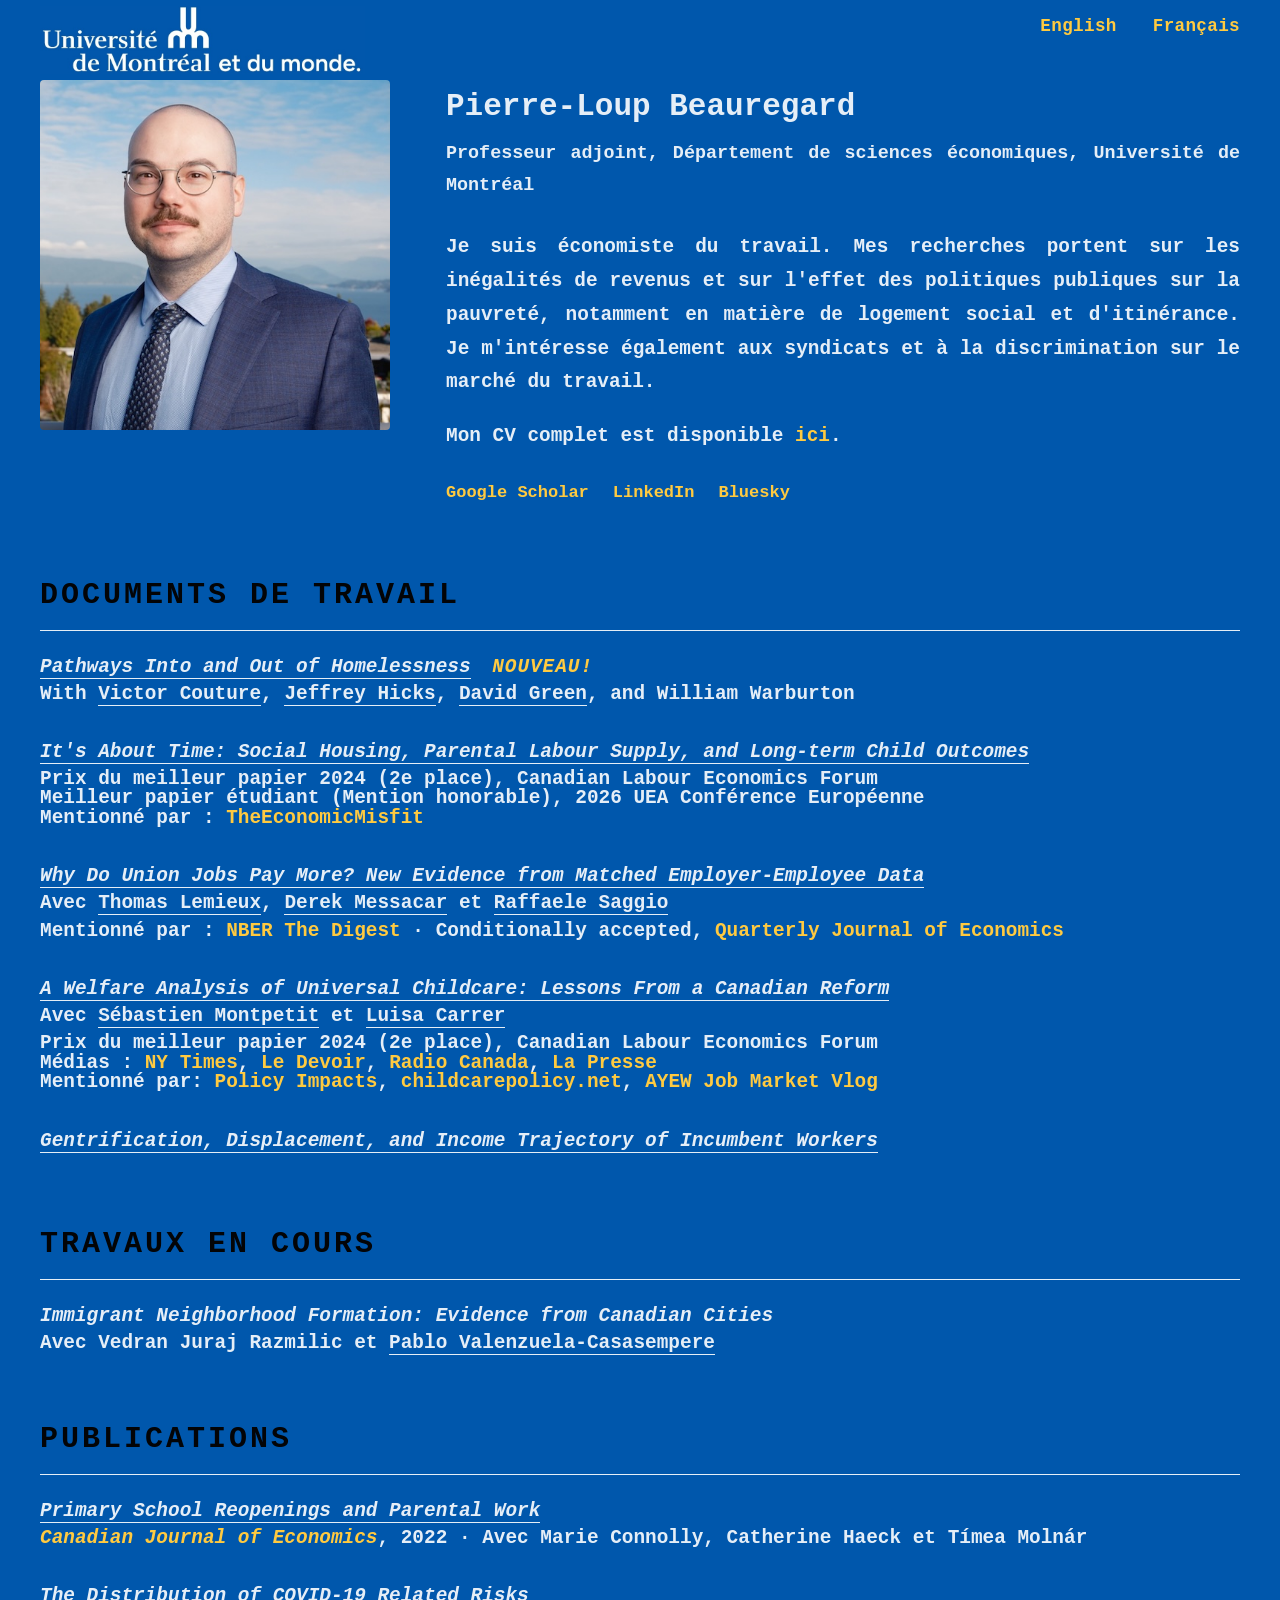
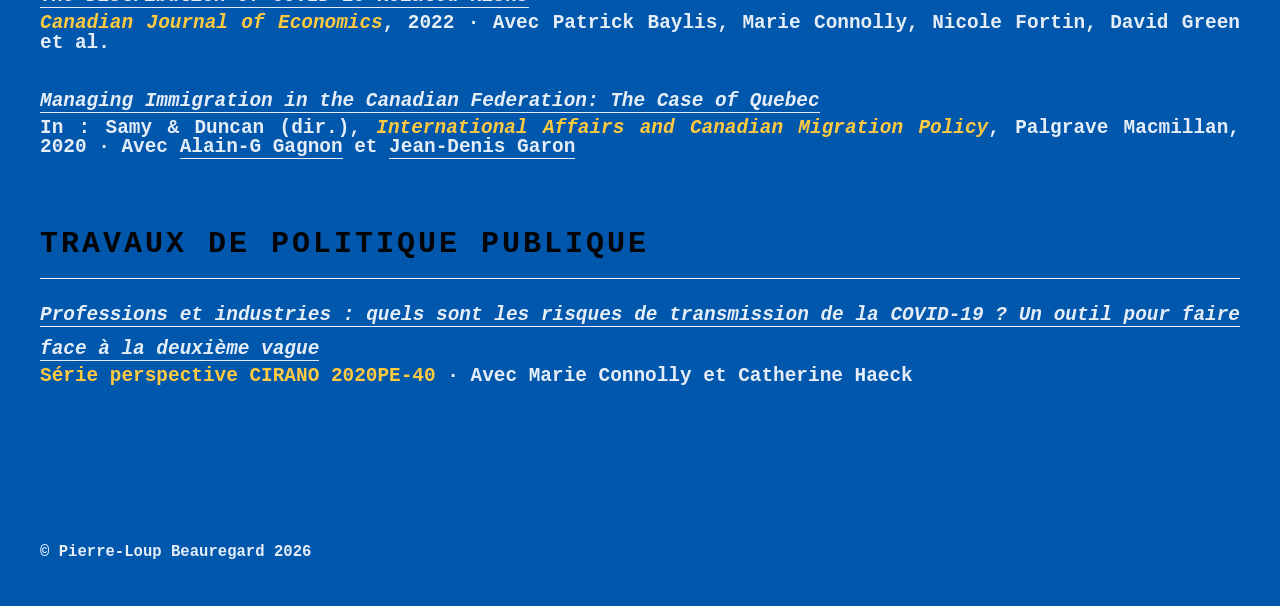
==== francais.html @ 855530b8 "update" ====
<!DOCTYPE html>
<html lang="fr">
<head>
  <link rel="canonical" href="https://pierreloupbeauregard.org/francais.html">
  <meta charset="UTF-8">
  <meta name="viewport" content="width=device-width, initial-scale=1.0">
  <link rel="icon" type="image/png" href="assets/images/carabins_logo.png">
  <title>Pierre-Loup Beauregard</title>
  <link rel="stylesheet" href="style.css">
</head>
<body>

<nav>
  <div class="nav-inner">
    <a class="nav-name" href="francais.html">
      
    <div class="home-logo">
      <img src="assets/images/UdeM_monde-horizontal-RGB.jpg" width="325" style="margin-top: 62px; margin-left: 0px;" alt="Logo">
    </div></a>

    <ul class="nav-links">
      <li><a href="index.html" class="lang-toggle">English</a></li>
      <li><a href="francais.html">Français</a></li>
    </ul>
  </div>
</nav>

<main>

  <div class="home-grid" id="about">

    <div class="home-photo">
      <img src="assets/images/photo.jpg" alt="Pierre-Loup Beauregard">
    </div>

    <div class="home-bio">
      <h1>Pierre-Loup Beauregard</h1>
      <p class="subtitle">Professeur adjoint, Département de sciences économiques, Université de Montréal</p>
      
      <p>
        Je suis économiste du travail. Mes recherches portent sur les inégalités de revenus 
        et sur l'effet des politiques publiques sur la pauvreté, notamment en matière de 
        logement social et d'itinérance. Je m'intéresse également aux syndicats et à la 
        discrimination sur le marché du travail.
      </p>

      <p>
        Mon CV complet est disponible <a href="assets/docs/beauregard_cv.pdf">ici</a>.
      </p>

      <div class="contact-links">
        <a href="https://scholar.google.ca/citations?user=1oy015kAAAAJ&hl=fr">Google Scholar</a>
        <a href="https://www.linkedin.com/in/pierreloupbeauregard/">LinkedIn</a>
        <a href="https://bsky.app/profile/plbeauregard.bsky.social">Bluesky</a>
      </div>
    </div>

  </div>

  <!-- ── Documents de travail ──────────────────────────── -->
  <section id="research">
    <h2>Documents de travail</h2>

        <div class="paper">
      <p class="paper-title">
        <a href="https://uce0ad04ddbc6b88207056e40f33.dl.dropboxusercontent.com/cd/0/inline2/[base64]/file#page=1.00&gsr=0">
          Pathways Into and Out of Homelessness</a>
        <span class="paper-tag">NOUVEAU!</span>
      </p>
      <p class="paper-meta">
 With <a href="https://www.victorcouture.org/home">Victor Couture</a>,
          <a href="https://jeffrey-hicks.com/">Jeffrey Hicks</a>,
          <a href="https://economics.ubc.ca/profile/david-green/">David Green</a>,
         and William Warburton
      </p>
    </div>

    <div class="paper">
      <p class="paper-title">
        <a href="https://plbeauregard.github.io/document/beauregard_jmp_2025.pdf">
          It's About Time: Social Housing, Parental Labour Supply, and Long-term Child Outcomes
        </a>
      </p>
      <p class="paper-coverage">
        Prix du meilleur papier 2024 (2e place), Canadian Labour Economics Forum <br>
        Meilleur papier étudiant (Mention honorable), 2026 UEA Conférence Européenne <br>
        Mentionné par : <a href="https://theeconomicmisfit.com/2026/02/11/why-do-children-benefit-from-social-housing/">TheEconomicMisfit</a>
      </p>
    </div>

    <div class="paper">
      <p class="paper-title">
        <a href="https://www.dropbox.com/scl/fi/g43l1n1sy0phtvbe434vv/BLMS-Unions-rev.pdf?rlkey=ieee3ntov1frqrwjcbb5ca9yj&e=1&dl=0">
          Why Do Union Jobs Pay More? New Evidence from Matched Employer-Employee Data
        </a>
      </p>
      <p class="paper-meta">
        Avec <a href="https://economics.ubc.ca/profile/thomas-lemieux/">Thomas Lemieux</a>,
        <a href="https://sites.google.com/site/derekmessacar/home">Derek Messacar</a>
        et <a href="https://sites.google.com/site/raffaelesaggio/">Raffaele Saggio</a>
      </p>
      <p class="paper-coverage">
        Mentionné par : <a href="https://www.nber.org/digest/202508/unpacking-union-wage-premium">NBER The Digest</a> ·
        Conditionally accepted, <span style="color: #ffca40;">Quarterly Journal of Economics</span>
      </p>
    </div>

    <div class="paper">
      <p class="paper-title">
        <a href="https://sebastienmontpetit.github.io/WebsiteSM/MCB_QCchildcare.pdf">
          A Welfare Analysis of Universal Childcare: Lessons From a Canadian Reform
        </a>
      </p>
      <p class="paper-meta">
        Avec <a href="https://sites.google.com/view/sebastien-montpetit">Sébastien Montpetit</a>
        et <a href="https://luisa-carrer.github.io/">Luisa Carrer</a>
      </p>
      <p class="paper-coverage">
        Prix du meilleur papier 2024 (2e place), Canadian Labour Economics Forum <br>
        Médias :
        <a href="https://www.nytimes.com/2025/09/22/business/universal-child-care-us-economy.html">NY Times</a>,
        <a href="https://www.ledevoir.com/economie/819527/garderies-rapportent-trois-fois-plus-meres-ce-elles-coutent-etat">Le Devoir</a>,
        <a href="https://ici.radio-canada.ca/ohdio/premiere/emissions/Les-matins-d-ici/segments/rattrapage/1848339/garderies-rapportent-3-fois-plus-aux-meres-que-ce-qu-elles-coutent-a-etat">Radio Canada</a>,
        <a href="https://www.lapresse.ca/actualites/2025-11-13/cpe-et-garderies-subventionnees/the-economist-monte-au-creneau-contre-le-modele-quebecois.php">La Presse</a> <br>
        Mentionné par:
        <a href="https://policyimpacts.org/policy-impacts-library/universal-childcare-provision/">Policy Impacts</a>,
        <a href="https://childcarepolicy.net/new-support-for-the-economic-benefits-of-universal-child-care/">childcarepolicy.net</a>,
        <a href="https://www.monash.edu/business/impact-labs/soda-labs/our-events/applied-young-economists/econ-job-market-vlog">AYEW Job Market Vlog</a>
      </p>
    </div>

    <div class="paper">
      <p class="paper-title">
        <a href="https://plbeauregard.github.io/document/beauregard_gentrification.pdf">
          Gentrification, Displacement, and Income Trajectory of Incumbent Workers
        </a>
      </p>
    </div>

  </section>

  <!-- ── Travaux en cours ───────────────────────────────── -->
  <section>
    <h2>Travaux en cours</h2>

    <div class="inprogress">
      <p class="inprogress-title">Immigrant Neighborhood Formation: Evidence from Canadian Cities</p>
      <p class="paper-meta">
        Avec Vedran Juraj Razmilic
        et <a href="https://pvalenzuelac.github.io/">Pablo Valenzuela-Casasempere</a>
      </p>
    </div>

  </section>

  <!-- ── Publications ──────────────────────────────────── -->
  <section>
    <h2>Publications</h2>

    <div class="paper">
      <p class="paper-title">
        <a href="https://onlinelibrary.wiley.com/share/author/XNPJARI37ENNKSQNXPC3?target=10.1111/caje.12566">
          Primary School Reopenings and Parental Work
        </a>
      </p>
      <p class="paper-meta">
        <em><span style="color: #ffca40;">Canadian Journal of Economics</span></em>, 2022 ·
        Avec Marie Connolly, Catherine Haeck et Tímea Molnár
      </p>
    </div>

    <div class="paper">
      <p class="paper-title">
        <a href="https://onlinelibrary.wiley.com/share/author/AE8DQ7MFEASCJKEBJAWV?target=10.1111/caje.12540">
          The Distribution of COVID-19 Related Risks
        </a>
      </p>
      <p class="paper-meta">
        <em><span style="color: #ffca40;">Canadian Journal of Economics</span></em>, 2022 ·
        Avec Patrick Baylis, Marie Connolly, Nicole Fortin, David Green et al.
      </p>
    </div>

    <div class="paper">
      <p class="paper-title">
        <a href="https://link.springer.com/chapter/10.1007/978-3-030-46754-8_11">
          Managing Immigration in the Canadian Federation: The Case of Quebec
        </a>
      </p>
      <p class="paper-meta">
        In : Samy &amp; Duncan (dir.), <em><span style="color: #ffca40;">International Affairs and Canadian Migration Policy</span></em>,
        Palgrave Macmillan, 2020 ·
        Avec <a href="https://professeurs.uqam.ca/professeur/gagnon.alain/">Alain-G Gagnon</a>
        et <a href="https://sites.google.com/site/jeandenisgaron/">Jean-Denis Garon</a>
      </p>
    </div>

  </section>

  <!-- ── Travaux de politique publique ─────────────────── -->
  <section>
    <h2>Travaux de politique publique</h2>

    <div class="paper">
      <p class="paper-title">
        <a href="https://cirano.qc.ca/fr/sommaires/2020PE-40">
          Professions et industries : quels sont les risques de transmission de la COVID-19 ?
          Un outil pour faire face à la deuxième vague
        </a>
      </p>
      <p class="paper-meta">
        <span style="color: #ffca40;">Série perspective CIRANO 2020PE-40</span> ·
        Avec Marie Connolly et Catherine Haeck
      </p>
    </div>

  </section>

</main>

<footer> © Pierre-Loup Beauregard 2026
---- style.css ----
/* ============================================================
   EASY CUSTOMIZATION — change anything in this section
   ============================================================ */
:root {  
  /* --- Colors --- */
  --color-bg:        #0057ac;       /* page background */
  --color-text:      #e5eef7;       /* main text */
  --color-muted:     #e5eef7;       /* secondary text (e.g. journal names) */
  --color-link:      #ffca40;       /* hyperlink color */
  --color-link-hover: #ffca40;       /* hyperlink hover color */
  --color-nav-bg:    #0057ac;       /* navigation bar background */
  --color-nav-link:  #ffca40;       /* navigation text buttons */
  --color-border:    #e5eef7;       /* subtle divider lines */
  --color-highlight: #030406;       /* Highlight color */

  /* --- Typography --- */
  --font-body:       'Courier New', Courier, monospace;
  --font-nav:        'Courier New', Courier, monospace;
  --font-size-base:  20px;          /* base font size — scale everything here */
  --line-height:     1.75;
 
  /* --- Layout --- */
  --max-width:       1520px;         /* content column width */
  --nav-height:      10px;
}


/* ============================================================
   EASY CUSTOMIZATION — change anything in this section
   ============================================================ */


* { box-sizing: border-box; margin: 0; padding: 0; }

html { font-size: var(--font-size-base); }

body {
  font-family: var(--font-body);
  font-weight: bold;
  color: var(--color-text);
  background: var(--color-bg);
  line-height: var(--line-height);
  -webkit-font-smoothing: antialiased;
  text-align: justify; 
}


/* ── Navigation ─────────────────────────────────────────── */
nav {
  top: 0;
  z-index: 100;
  background: var(--color-nav-bg);
  border-bottom: 0px solid var(--color-border);
  height: var(--nav-height);
  display: flex;
  align-items: center;
}

.nav-inner {
  margin-top: 40px;
  max-width: var(--max-width);
  margin: 0 auto;
  padding: 0 2rem;
  width: 100%;
  display: flex;
  align-items: center;
  justify-content: space-between;
}

.nav-name {
  margin-top: 20px;
  font-family: var(--font-nav);
  font-weight: 600;
  font-size: 0.95rem;
  color: var(--color-nav-link);
  text-decoration: none;
  letter-spacing: 0.01em;
}

.nav-links {
  margin-top: 40px;
  display: flex;
  gap: 1.8rem;
  list-style: none;
}

.nav-links a {
  font-family: var(--font-nav);
  font-size: 0.88rem;
  color: var(--color-nav-link);
  text-decoration: none;
  letter-spacing: 0.02em;
  transition: color 0.15s;
}

.nav-links a:hover,
.nav-links a.active {
  color: var(--color-link);
}

.highlight {
  color: var(--color-highlight);
}

/* ── Page content ───────────────────────────────────────── */
main {
  max-width: var(--max-width);
  margin: 0 auto;
  padding: 3.5rem 2rem 5rem;
}

/* ── Home page layout ───────────────────────────────────── */

.home-grid {
  display: flex;
  gap: 2.8rem;
  align-items: flex-start;
}

.home-logo {
  margin-left: auto;
  flex-shrink: 00;
}

.home-photo img {
  width: 350px;
  border-radius: 4px;
  display: block;
}

.home-bio h1 {
  font-family: var(--font-nav);
  font-size: 1.55rem;
  font-weight: 700;
  margin-bottom: 0.2rem;
  color: var(--color-text);
}

.home-bio .subtitle {
  font-family: var(--font-nav);
  font-size: 0.92rem;
  color: var(--color-muted);
  margin-bottom: 1.4rem;
}

.home-bio p {
  margin-bottom: 1rem;
  font-size: 0.97rem;
}

.contact-links {
  display: flex;
  flex-wrap: wrap;
  gap: 0.4rem 1.2rem;
  margin-top: 1.2rem;
  font-family: var(--font-nav);
  font-size: 0.85rem;
}

.contact-links a {
  color: var(--color-link);
  text-decoration: none;
  border-bottom: 1px solid transparent;
  transition: border-color 0.15s;
}

.contact-links a:hover { border-color: var(--color-link); }

/* ── Section headings ───────────────────────────────────── */
section { margin-top: 3rem; }

section h2 {
  font-family: var(--font-nav);
  font-size: 1.5rem;
  font-weight: 700;
  text-transform: uppercase;
  letter-spacing: 0.1em;
  color: var(--color-highlight);
  margin-bottom: 1rem;
  padding-bottom: 0.4rem;
  border-bottom: 1px solid var(--color-border);
}

/* ── Paper entries ───────────────────────────────────────── */
.paper {
  margin-bottom: 1.6rem;
}

.paper-title {
  font-size: 0.97rem;
  font-weight: bold;
  font-style: italic;
}

.paper-title a {
  color: var(--color-text);
  text-decoration: none;
  border-bottom: 1px solid var(--color-border);
  transition: border-color 0.15s, color 0.15s;
}

.paper-title a:hover {
  color: var(--color-link);
  border-color: var(--color-link);
}

.paper-tag {
  display: inline-block;
  font-family: var(--font-nav);
  font-size: 0.97rem;
  font-weight: 600;
  text-transform: uppercase;
  letter-spacing: 0.05em;
  color: var(--color-link);
  margin-left: 0.5rem;
}

.paper-meta {
  font-family: var(--font-nav);
  font-size: 0.97rem;
  color: var(--color-muted);
  line-height: 1;
  margin-bottom: 0.4rem;
}

.paper-meta a {
  color: var(--color-muted);
  text-decoration: none;
  border-bottom: 1px solid var(--color-border);
}

.paper-meta a:hover { color: var(--color-link); 
  text-decoration: none;
}

.paper-coverage {
  font-family: var(--font-nav);
  font-size: 0.97rem;
  line-height: 1;
  color: var(--color-muted);
  margin-top: 0rem;
}

.paper-coverage a {
  color: var(--color-link);
  font-size: 0.97rem;
  line-height: 1;
  text-decoration: none;
  margin-top: 0rem;
}

/* ── Inprogress entries (no link) ───────────────────────── */
.inprogress {
  margin-bottom: 1.2rem;
}

.inprogress-title {
  font-size: 0.97rem;
  font-style: italic;
}

/* ── Fields / Education compact list ────────────────────── */
.simple-list {
  font-size: 0.97rem;
  padding-left: 0;
  list-style: none;
}

.simple-list li {
  padding: 0.25rem 0;
  border-bottom: 1px solid var(--color-border);
}

.simple-list li:last-child { border-bottom: none; }

/* ── Language toggle ────────────────────────────────────── */
.lang-toggle {
  font-family: var(--font-nav);
  font-size: 0.82rem;
  color: var(--color-muted);
}

.lang-toggle a {
  color: var(--color-link);
  text-decoration: none;
}

/* ── Footer ─────────────────────────────────────────────── */
footer {
  max-width: var(--max-width);
  margin: 0 auto;
  padding: 1rem 2rem 2rem;
  font-family: var(--font-nav);
  font-size: 0.78rem;
  color: var(--color-border);
}

/* ── Links (generic) ────────────────────────────────────── */
a {
  color: var(--color-link);
  text-decoration: none;
}

a:hover { color: var(--color-link-hover); }

/* ── Responsive ─────────────────────────────────────────── */
@media (max-width: 580px) {
  .home-grid { flex-direction: column; gap: 1.8rem; }
  .home-photo img { width: 140px; }
  main { padding: 2rem 1.2rem 4rem; }
  .nav-inner { padding: 0 1.2rem; }
}
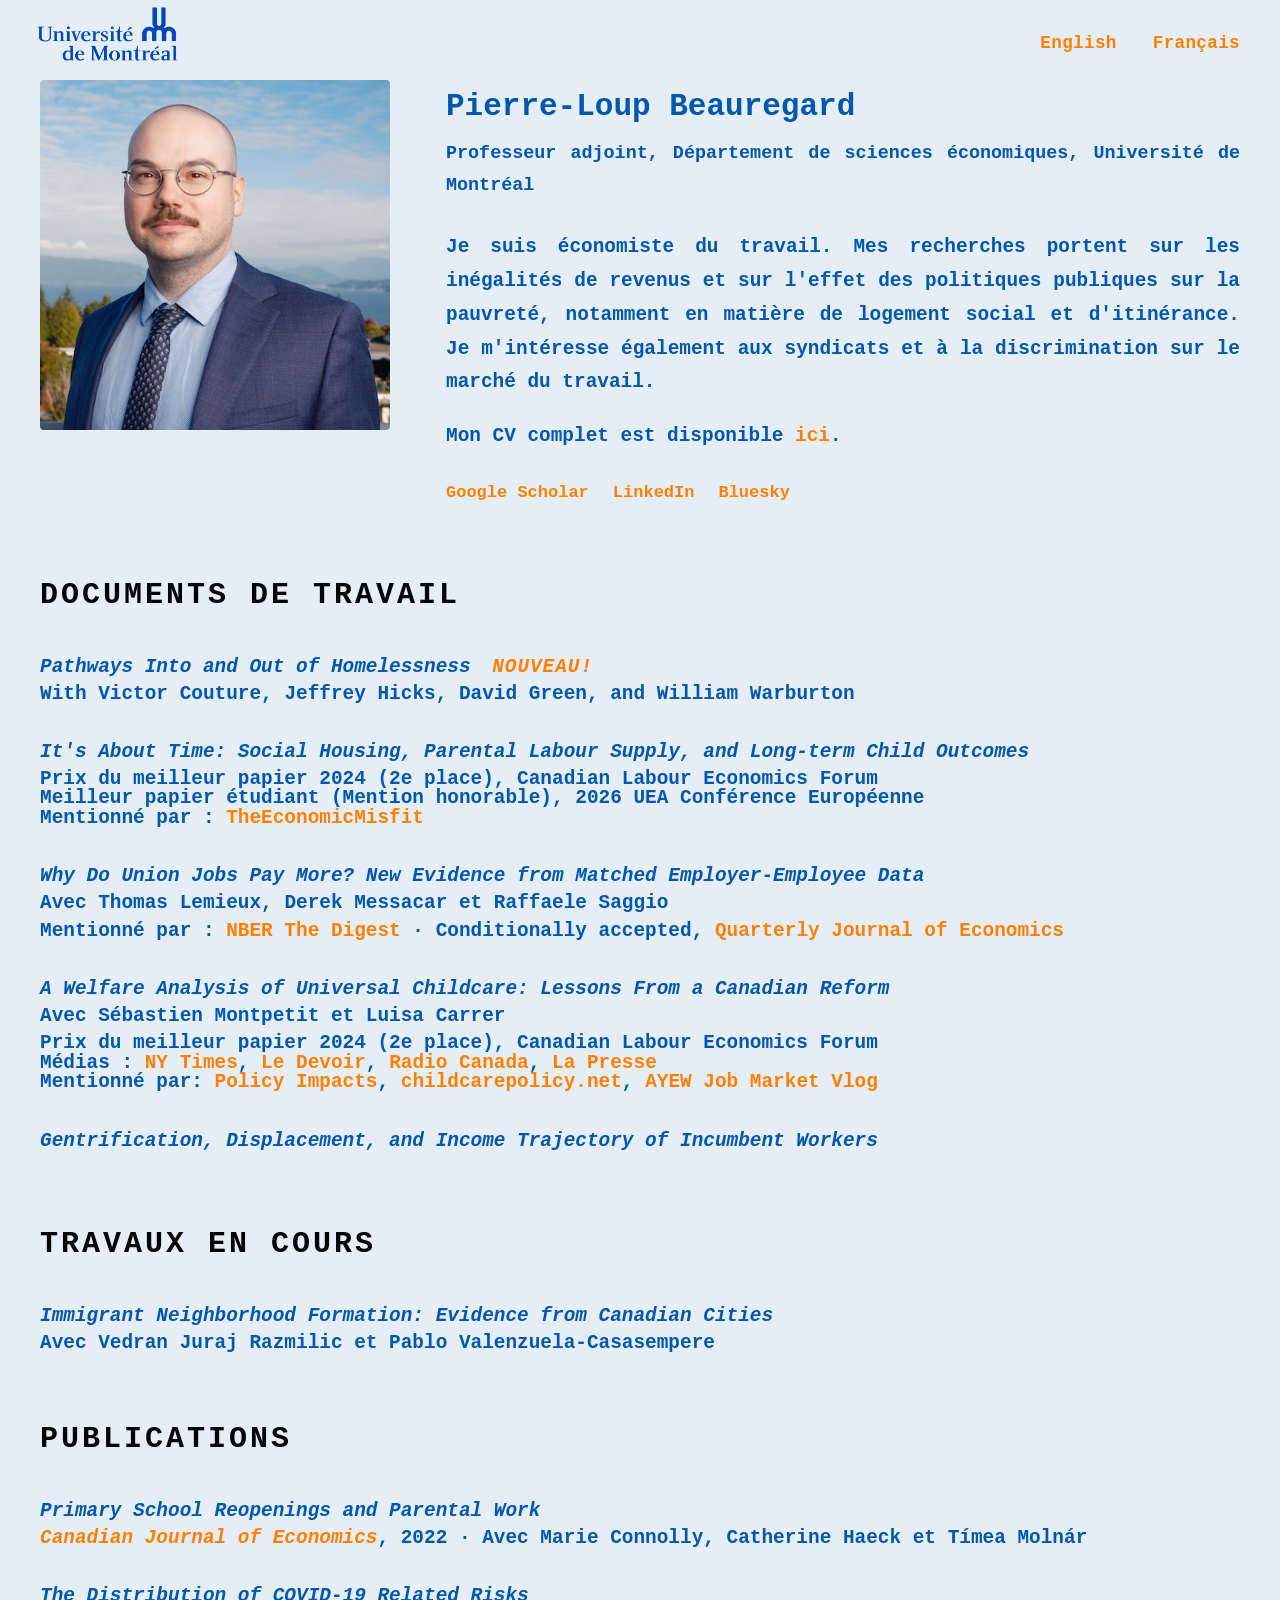
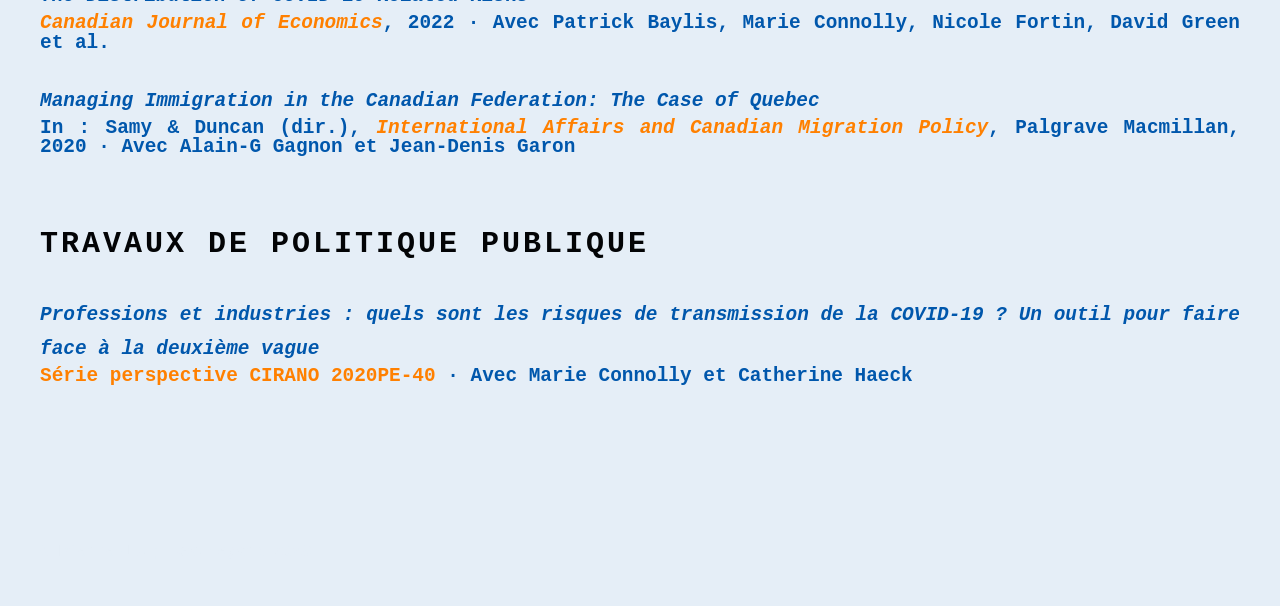
==== commit 9a4616e0: "update website" ====
--- a/francais.html
+++ b/francais.html
@@ -15,7 +15,7 @@
     <a class="nav-name" href="francais.html">
       
     <div class="home-logo">
-      <img src="assets/images/UdeM_monde-horizontal-RGB.jpg" width="325" style="margin-top: 62px; margin-left: 0px;" alt="Logo">
+      <img src="assets/images/Logo_UdeM-bleu-RVB.png" width="175" style="margin-top: 50px; margin-left: -20px;" alt="Logo">
     </div></a>
 
     <ul class="nav-links">
@@ -101,7 +101,7 @@
       </p>
       <p class="paper-coverage">
         Mentionné par : <a href="https://www.nber.org/digest/202508/unpacking-union-wage-premium">NBER The Digest</a> ·
-        Conditionally accepted, <span style="color: #ffca40;">Quarterly Journal of Economics</span>
+        Conditionally accepted, <span style="color: #ff8000;">Quarterly Journal of Economics</span>
       </p>
     </div>
 
@@ -164,7 +164,7 @@
         </a>
       </p>
       <p class="paper-meta">
-        <em><span style="color: #ffca40;">Canadian Journal of Economics</span></em>, 2022 ·
+        <em><span style="color: #ff8000;">Canadian Journal of Economics</span></em>, 2022 ·
         Avec Marie Connolly, Catherine Haeck et Tímea Molnár
       </p>
     </div>
@@ -176,7 +176,7 @@
         </a>
       </p>
       <p class="paper-meta">
-        <em><span style="color: #ffca40;">Canadian Journal of Economics</span></em>, 2022 ·
+        <em><span style="color: #ff8000;">Canadian Journal of Economics</span></em>, 2022 ·
         Avec Patrick Baylis, Marie Connolly, Nicole Fortin, David Green et al.
       </p>
     </div>
@@ -188,7 +188,7 @@
         </a>
       </p>
       <p class="paper-meta">
-        In : Samy &amp; Duncan (dir.), <em><span style="color: #ffca40;">International Affairs and Canadian Migration Policy</span></em>,
+        In : Samy &amp; Duncan (dir.), <em><span style="color: #ff8000;">International Affairs and Canadian Migration Policy</span></em>,
         Palgrave Macmillan, 2020 ·
         Avec <a href="https://professeurs.uqam.ca/professeur/gagnon.alain/">Alain-G Gagnon</a>
         et <a href="https://sites.google.com/site/jeandenisgaron/">Jean-Denis Garon</a>
@@ -209,7 +209,7 @@
         </a>
       </p>
       <p class="paper-meta">
-        <span style="color: #ffca40;">Série perspective CIRANO 2020PE-40</span> ·
+        <span style="color: #ff8000;">Série perspective CIRANO 2020PE-40</span> ·
         Avec Marie Connolly et Catherine Haeck
       </p>
     </div>
--- a/style.css
+++ b/style.css
@@ -1,15 +1,16 @@
+
 /* ============================================================
    EASY CUSTOMIZATION — change anything in this section
    ============================================================ */
 :root {  
   /* --- Colors --- */
-  --color-bg:        #0057ac;       /* page background */
-  --color-text:      #e5eef7;       /* main text */
-  --color-muted:     #e5eef7;       /* secondary text (e.g. journal names) */
-  --color-link:      #ffca40;       /* hyperlink color */
-  --color-link-hover: #ffca40;       /* hyperlink hover color */
-  --color-nav-bg:    #0057ac;       /* navigation bar background */
-  --color-nav-link:  #ffca40;       /* navigation text buttons */
+  --color-bg:        #e5eef7;      /* page background */
+  --color-text:      #0057ac;       /* main text */
+  --color-muted:     #0057ac;       /* secondary text (e.g. journal names) */
+  --color-link:      #ff8000;       /* hyperlink color */
+  --color-link-hover: #ff8000;       /* hyperlink hover color */
+  --color-nav-bg:    #e5eef7;       /* navigation bar background */
+  --color-nav-link:  #ff8000;       /* navigation text buttons */
   --color-border:    #e5eef7;       /* subtle divider lines */
   --color-highlight: #030406;       /* Highlight color */
 
@@ -78,7 +79,7 @@
 }
 
 .nav-links {
-  margin-top: 40px;
+  margin-top: 75px;
   display: flex;
   gap: 1.8rem;
   list-style: none;
@@ -309,4 +310,5 @@
   .home-photo img { width: 140px; }
   main { padding: 2rem 1.2rem 4rem; }
   .nav-inner { padding: 0 1.2rem; }
-}+}
+
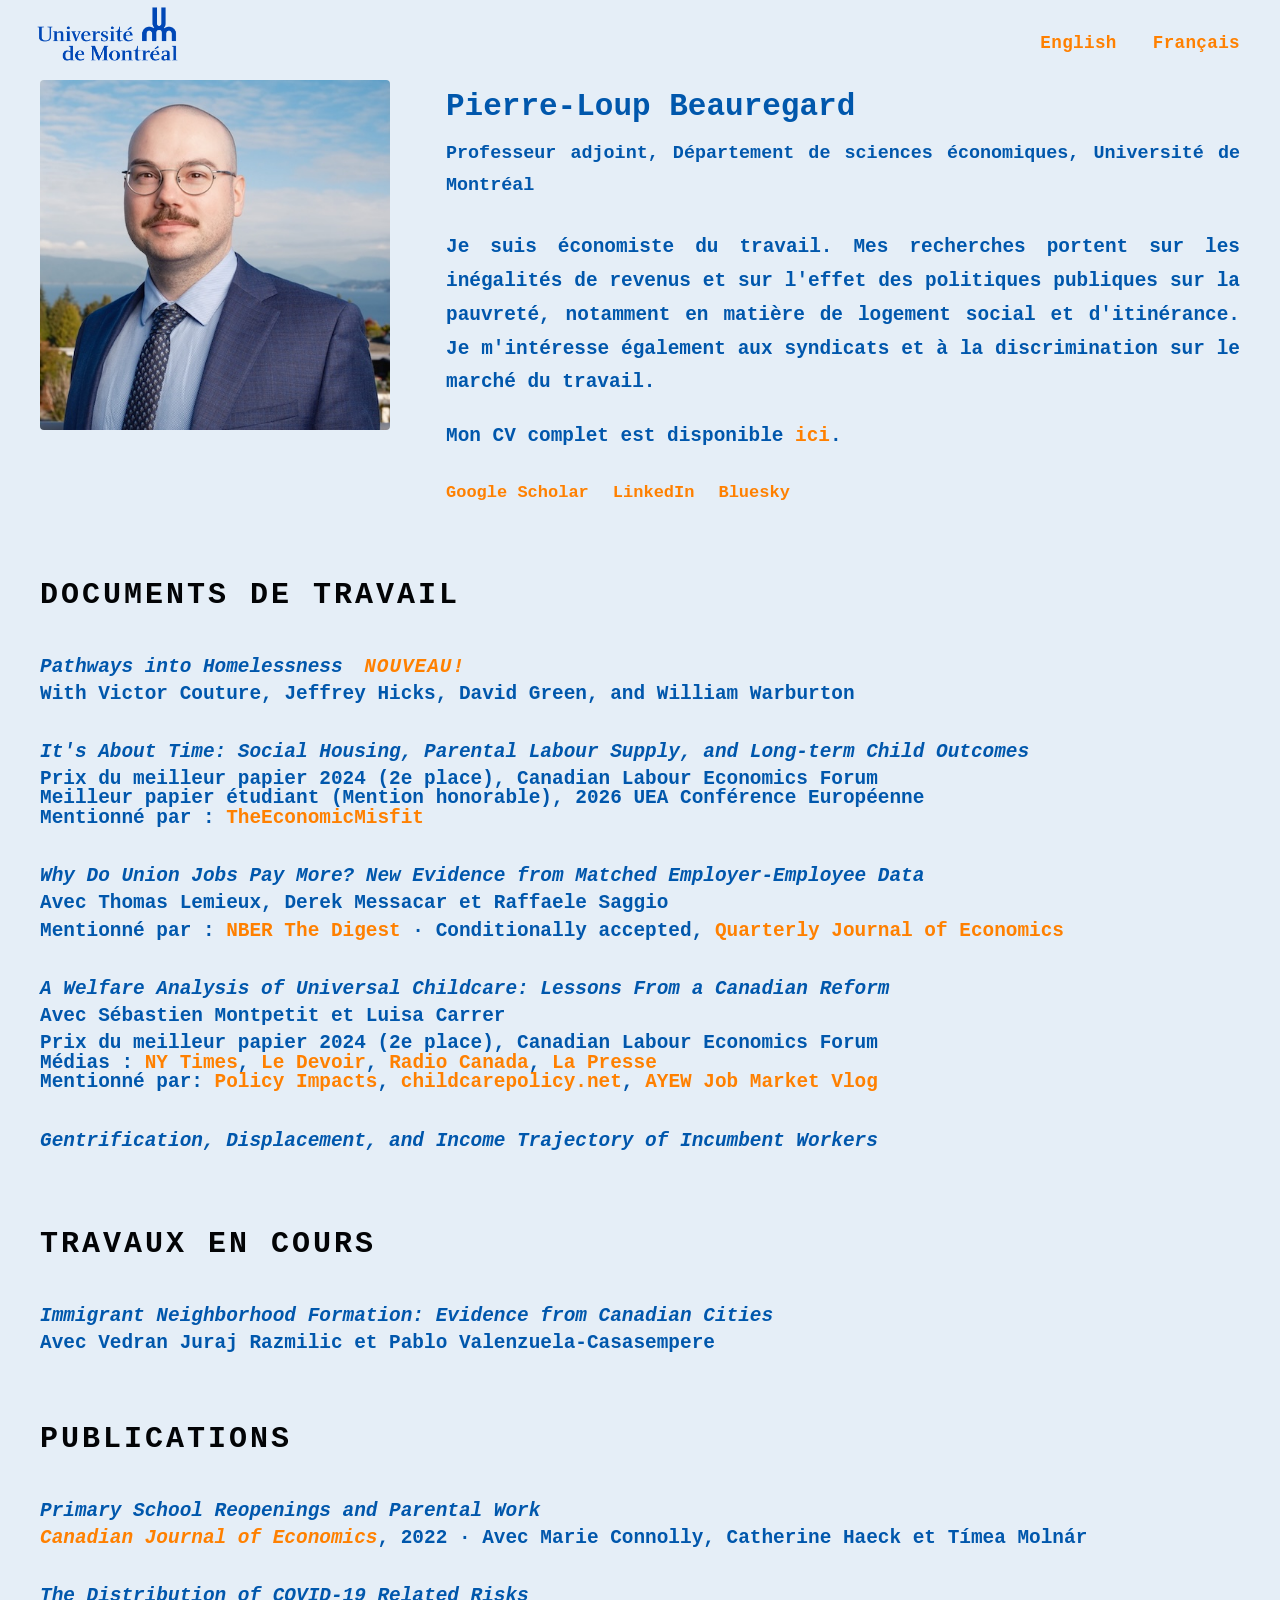
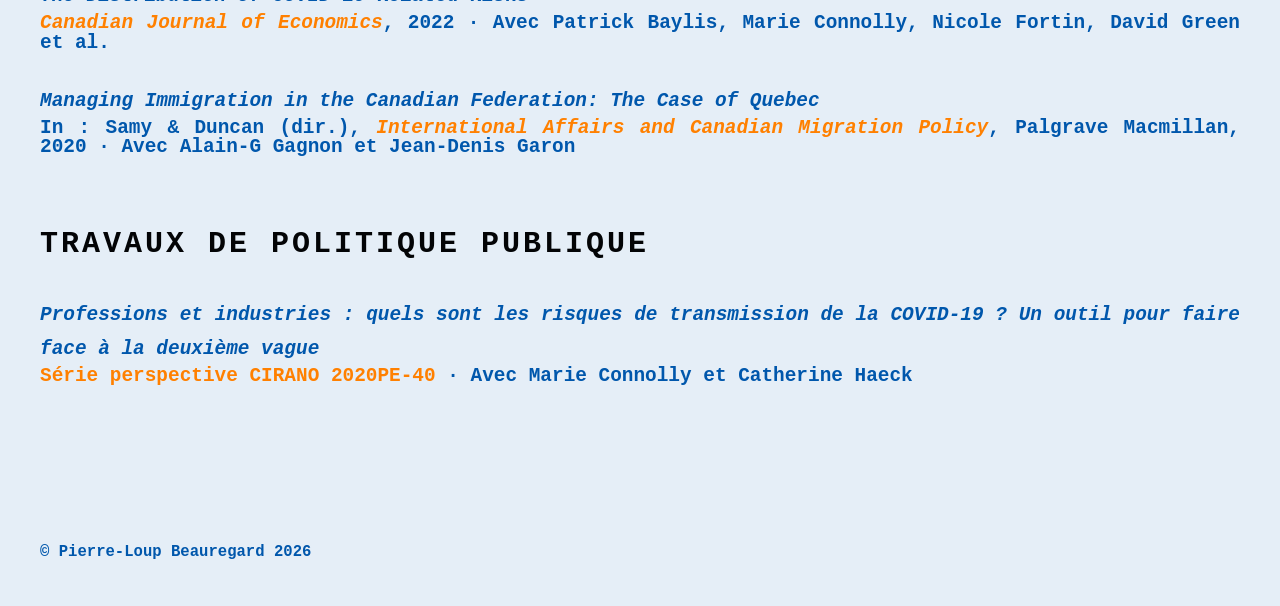
==== commit 85a86e1a: "update" ====
--- a/francais.html
+++ b/francais.html
@@ -64,7 +64,7 @@
         <div class="paper">
       <p class="paper-title">
         <a href="https://uce0ad04ddbc6b88207056e40f33.dl.dropboxusercontent.com/cd/0/inline2/[base64]/file#page=1.00&gsr=0">
-          Pathways Into and Out of Homelessness</a>
+          Pathways into Homelessness</a>
         <span class="paper-tag">NOUVEAU!</span>
       </p>
       <p class="paper-meta">
--- a/style.css
+++ b/style.css
@@ -293,7 +293,7 @@
   padding: 1rem 2rem 2rem;
   font-family: var(--font-nav);
   font-size: 0.78rem;
-  color: var(--color-border);
+  color: var(--color-text);
 }
 
 /* ── Links (generic) ────────────────────────────────────── */
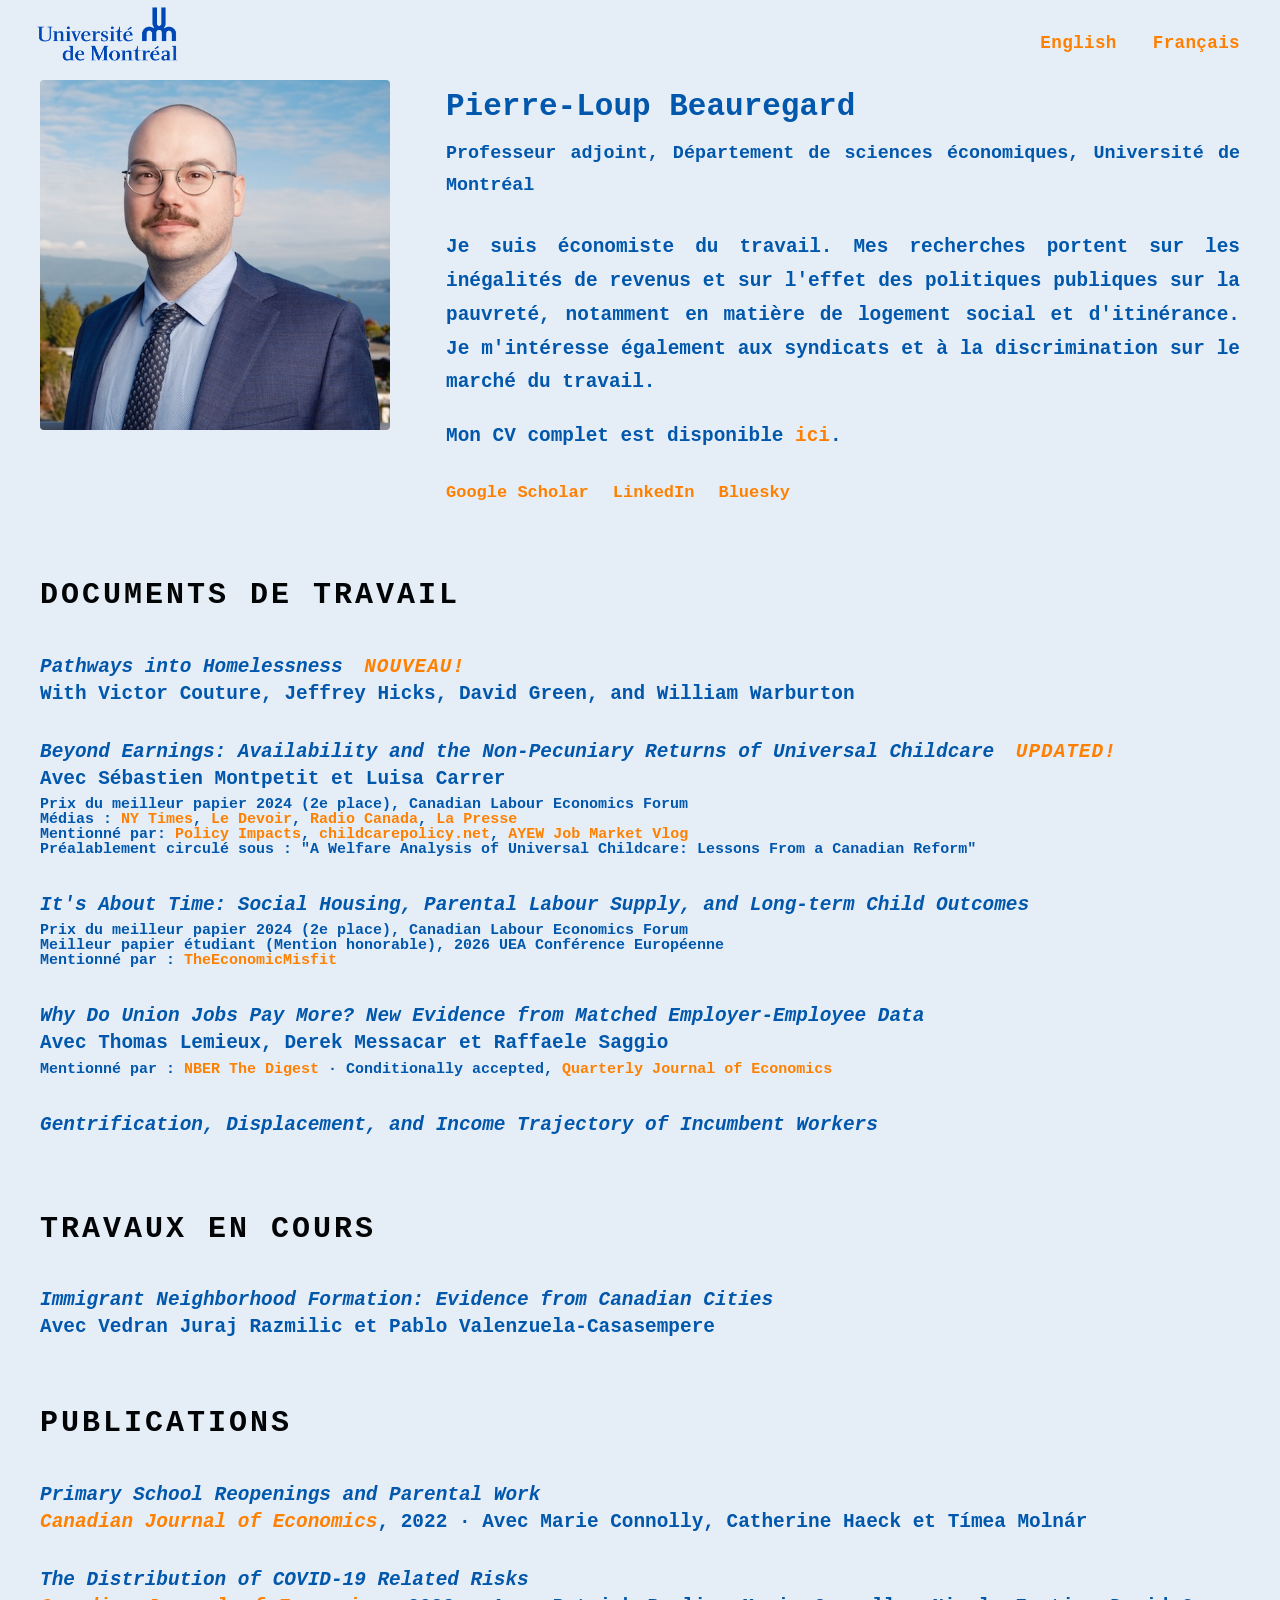
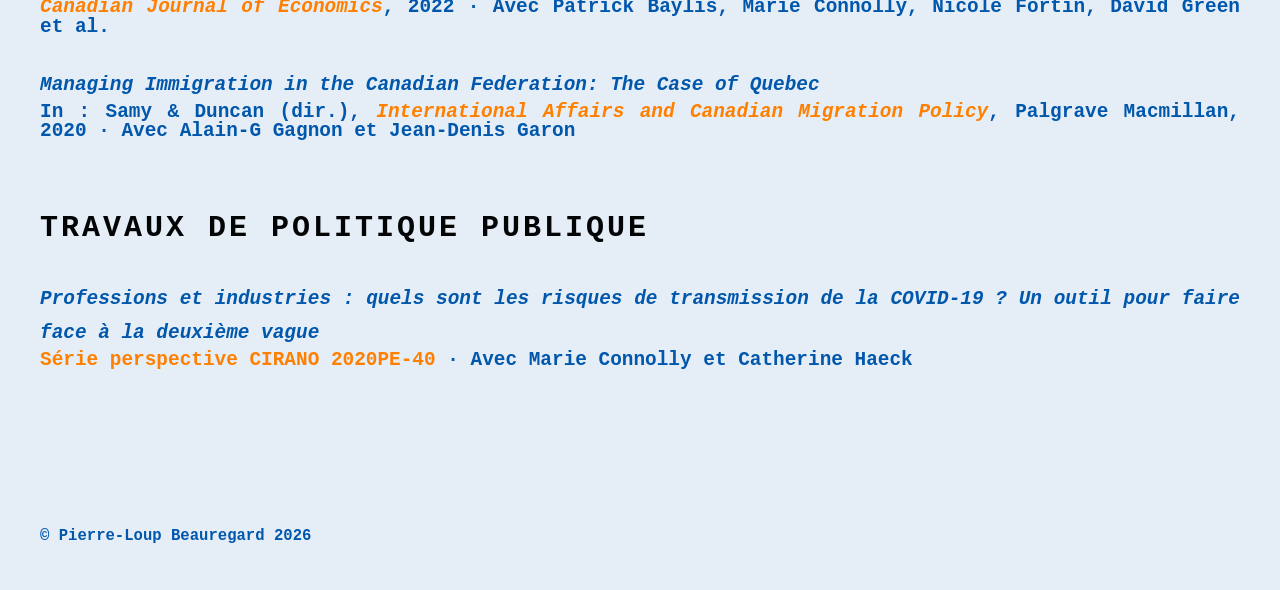
==== commit 6925e7b7: "update" ====
--- a/francais.html
+++ b/francais.html
@@ -63,7 +63,7 @@
 
         <div class="paper">
       <p class="paper-title">
-        <a href="https://uce0ad04ddbc6b88207056e40f33.dl.dropboxusercontent.com/cd/0/inline2/[base64]/file#page=1.00&gsr=0">
+        <a href="https://www.dropbox.com/scl/fi/wkrdb9lgdbsbrx3ymrme5/BCGHW_homelessness_currentPublic.pdf?rlkey=ezxy51uh1qmfiev3l69rs5mlc&dl=0">
           Pathways into Homelessness</a>
         <span class="paper-tag">NOUVEAU!</span>
       </p>
@@ -75,41 +75,13 @@
       </p>
     </div>
 
-    <div class="paper">
-      <p class="paper-title">
-        <a href="https://plbeauregard.github.io/document/beauregard_jmp_2025.pdf">
-          It's About Time: Social Housing, Parental Labour Supply, and Long-term Child Outcomes
-        </a>
-      </p>
-      <p class="paper-coverage">
-        Prix du meilleur papier 2024 (2e place), Canadian Labour Economics Forum <br>
-        Meilleur papier étudiant (Mention honorable), 2026 UEA Conférence Européenne <br>
-        Mentionné par : <a href="https://theeconomicmisfit.com/2026/02/11/why-do-children-benefit-from-social-housing/">TheEconomicMisfit</a>
-      </p>
-    </div>
-
-    <div class="paper">
-      <p class="paper-title">
-        <a href="https://www.dropbox.com/scl/fi/g43l1n1sy0phtvbe434vv/BLMS-Unions-rev.pdf?rlkey=ieee3ntov1frqrwjcbb5ca9yj&e=1&dl=0">
-          Why Do Union Jobs Pay More? New Evidence from Matched Employer-Employee Data
-        </a>
-      </p>
-      <p class="paper-meta">
-        Avec <a href="https://economics.ubc.ca/profile/thomas-lemieux/">Thomas Lemieux</a>,
-        <a href="https://sites.google.com/site/derekmessacar/home">Derek Messacar</a>
-        et <a href="https://sites.google.com/site/raffaelesaggio/">Raffaele Saggio</a>
-      </p>
-      <p class="paper-coverage">
-        Mentionné par : <a href="https://www.nber.org/digest/202508/unpacking-union-wage-premium">NBER The Digest</a> ·
-        Conditionally accepted, <span style="color: #ff8000;">Quarterly Journal of Economics</span>
-      </p>
-    </div>
 
     <div class="paper">
       <p class="paper-title">
         <a href="https://sebastienmontpetit.github.io/WebsiteSM/MCB_QCchildcare.pdf">
-          A Welfare Analysis of Universal Childcare: Lessons From a Canadian Reform
-        </a>
+                    Beyond Earnings: Availability and the Non-Pecuniary Returns of Universal Childcare
+        </a>
+        <span class="paper-tag">Updated!</span>
       </p>
       <p class="paper-meta">
         Avec <a href="https://sites.google.com/view/sebastien-montpetit">Sébastien Montpetit</a>
@@ -125,7 +97,37 @@
         Mentionné par:
         <a href="https://policyimpacts.org/policy-impacts-library/universal-childcare-provision/">Policy Impacts</a>,
         <a href="https://childcarepolicy.net/new-support-for-the-economic-benefits-of-universal-child-care/">childcarepolicy.net</a>,
-        <a href="https://www.monash.edu/business/impact-labs/soda-labs/our-events/applied-young-economists/econ-job-market-vlog">AYEW Job Market Vlog</a>
+        <a href="https://www.monash.edu/business/impact-labs/soda-labs/our-events/applied-young-economists/econ-job-market-vlog">AYEW Job Market Vlog</a><br>
+          Préalablement circulé sous : "A Welfare Analysis of Universal Childcare: Lessons From a Canadian Reform"      </p>
+    </div>
+
+    <div class="paper">
+      <p class="paper-title">
+        <a href="https://plbeauregard.github.io/document/beauregard_jmp_2025.pdf">
+          It's About Time: Social Housing, Parental Labour Supply, and Long-term Child Outcomes
+        </a>
+      </p>
+      <p class="paper-coverage">
+        Prix du meilleur papier 2024 (2e place), Canadian Labour Economics Forum <br>
+        Meilleur papier étudiant (Mention honorable), 2026 UEA Conférence Européenne <br>
+        Mentionné par : <a href="https://theeconomicmisfit.com/2026/02/11/why-do-children-benefit-from-social-housing/">TheEconomicMisfit</a>
+      </p>
+    </div>
+
+    <div class="paper">
+      <p class="paper-title">
+        <a href="https://www.dropbox.com/scl/fi/g43l1n1sy0phtvbe434vv/BLMS-Unions-rev.pdf?rlkey=ieee3ntov1frqrwjcbb5ca9yj&e=1&dl=0">
+          Why Do Union Jobs Pay More? New Evidence from Matched Employer-Employee Data
+        </a>
+      </p>
+      <p class="paper-meta">
+        Avec <a href="https://economics.ubc.ca/profile/thomas-lemieux/">Thomas Lemieux</a>,
+        <a href="https://sites.google.com/site/derekmessacar/home">Derek Messacar</a>
+        et <a href="https://sites.google.com/site/raffaelesaggio/">Raffaele Saggio</a>
+      </p>
+      <p class="paper-coverage">
+        Mentionné par : <a href="https://www.nber.org/digest/202508/unpacking-union-wage-premium">NBER The Digest</a> ·
+        Conditionally accepted, <span style="color: #ff8000;">Quarterly Journal of Economics</span>
       </p>
     </div>
 
--- a/style.css
+++ b/style.css
@@ -236,7 +236,7 @@
 
 .paper-coverage {
   font-family: var(--font-nav);
-  font-size: 0.97rem;
+  font-size: 15px;
   line-height: 1;
   color: var(--color-muted);
   margin-top: 0rem;
@@ -244,7 +244,7 @@
 
 .paper-coverage a {
   color: var(--color-link);
-  font-size: 0.97rem;
+  font-size: 15px;
   line-height: 1;
   text-decoration: none;
   margin-top: 0rem;
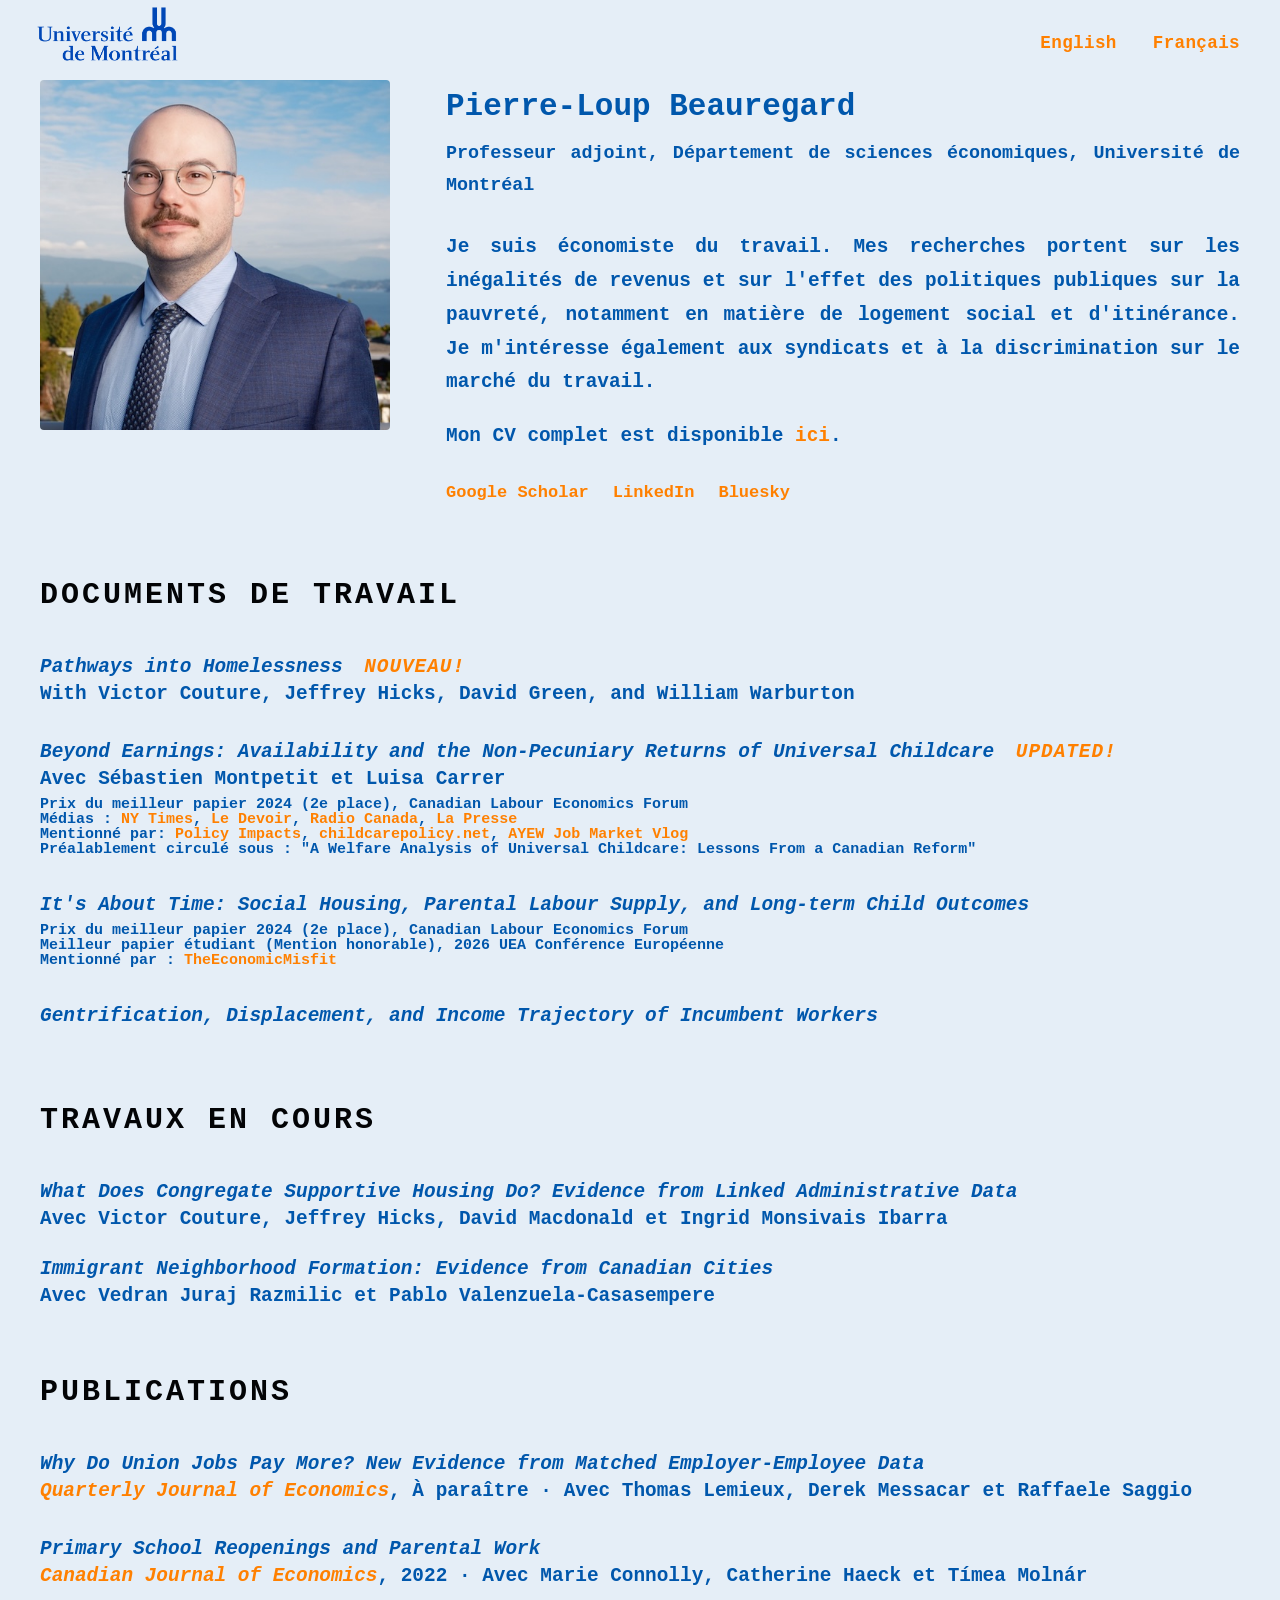
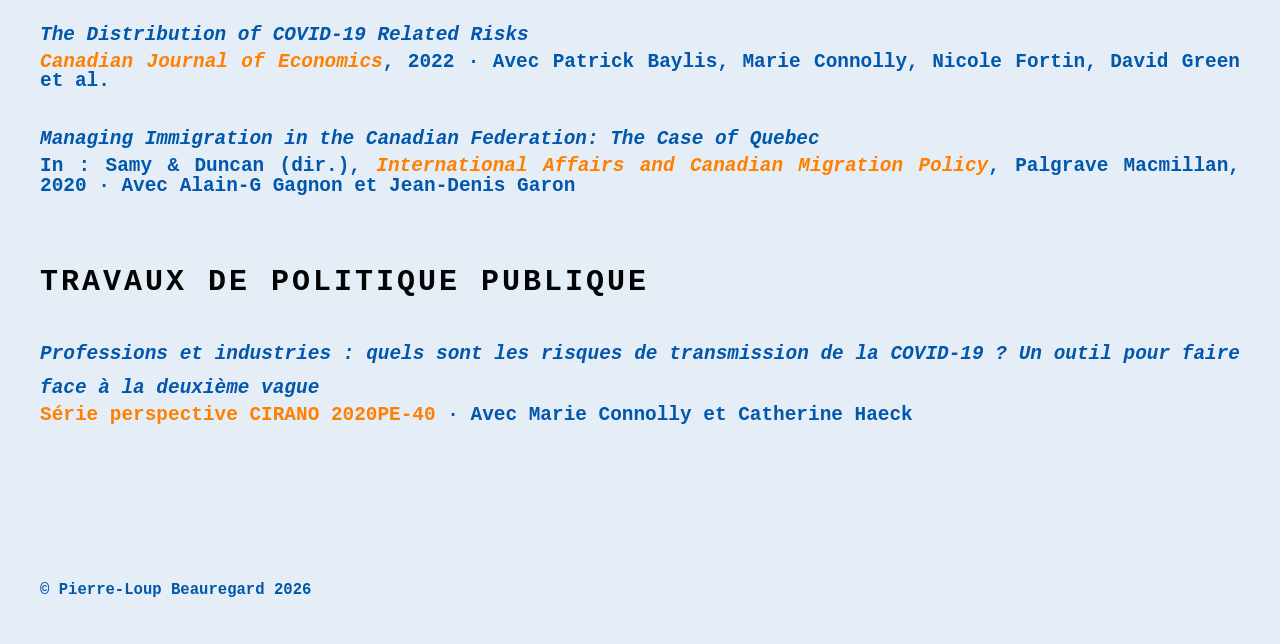
==== commit 5f6a8bf9: "update" ====
--- a/francais.html
+++ b/francais.html
@@ -116,48 +116,55 @@
 
     <div class="paper">
       <p class="paper-title">
-        <a href="https://www.dropbox.com/scl/fi/g43l1n1sy0phtvbe434vv/BLMS-Unions-rev.pdf?rlkey=ieee3ntov1frqrwjcbb5ca9yj&e=1&dl=0">
+        <a href="https://plbeauregard.github.io/document/beauregard_gentrification.pdf">
+          Gentrification, Displacement, and Income Trajectory of Incumbent Workers
+        </a>
+      </p>
+    </div>
+
+  </section>
+
+  <!-- ── Travaux en cours ───────────────────────────────── -->
+  <section>
+    <h2>Travaux en cours</h2>
+
+    <div class="inprogress">
+      <p class="inprogress-title">What Does Congregate Supportive Housing Do? Evidence from Linked Administrative Data</p>
+      <p class="paper-meta">
+        Avec <a href="https://www.victorcouture.org/home">Victor Couture</a>,
+          <a href="https://jeffrey-hicks.com/">Jeffrey Hicks</a>,
+          <a href="https://sites.google.com/view/dave-mac/home">David Macdonald</a> 
+          et Ingrid Monsivais Ibarra
+      </p>
+    </div>
+
+    <div class="inprogress">
+      <p class="inprogress-title">Immigrant Neighborhood Formation: Evidence from Canadian Cities</p>
+      <p class="paper-meta">
+        Avec Vedran Juraj Razmilic
+        et <a href="https://pvalenzuelac.github.io/">Pablo Valenzuela-Casasempere</a>
+      </p>
+    </div>
+
+  </section>
+
+  <!-- ── Publications ──────────────────────────────────── -->
+  <section>
+    <h2>Publications</h2>
+
+    <div class="paper">
+      <p class="paper-title">
+        <a href="https://www.dropbox.com/scl/fi/upengaby2ve7jtm415s09/BLMS_2026.pdf?rlkey=cfeaksoobehgnjxwgbet5a5my&dl=0">
           Why Do Union Jobs Pay More? New Evidence from Matched Employer-Employee Data
         </a>
       </p>
       <p class="paper-meta">
+        <em><span style="color: #ff8000;">Quarterly Journal of Economics</span></em>, À paraître ·
         Avec <a href="https://economics.ubc.ca/profile/thomas-lemieux/">Thomas Lemieux</a>,
         <a href="https://sites.google.com/site/derekmessacar/home">Derek Messacar</a>
         et <a href="https://sites.google.com/site/raffaelesaggio/">Raffaele Saggio</a>
       </p>
-      <p class="paper-coverage">
-        Mentionné par : <a href="https://www.nber.org/digest/202508/unpacking-union-wage-premium">NBER The Digest</a> ·
-        Conditionally accepted, <span style="color: #ff8000;">Quarterly Journal of Economics</span>
-      </p>
-    </div>
-
-    <div class="paper">
-      <p class="paper-title">
-        <a href="https://plbeauregard.github.io/document/beauregard_gentrification.pdf">
-          Gentrification, Displacement, and Income Trajectory of Incumbent Workers
-        </a>
-      </p>
-    </div>
-
-  </section>
-
-  <!-- ── Travaux en cours ───────────────────────────────── -->
-  <section>
-    <h2>Travaux en cours</h2>
-
-    <div class="inprogress">
-      <p class="inprogress-title">Immigrant Neighborhood Formation: Evidence from Canadian Cities</p>
-      <p class="paper-meta">
-        Avec Vedran Juraj Razmilic
-        et <a href="https://pvalenzuelac.github.io/">Pablo Valenzuela-Casasempere</a>
-      </p>
-    </div>
-
-  </section>
-
-  <!-- ── Publications ──────────────────────────────────── -->
-  <section>
-    <h2>Publications</h2>
+    </div>
 
     <div class="paper">
       <p class="paper-title">
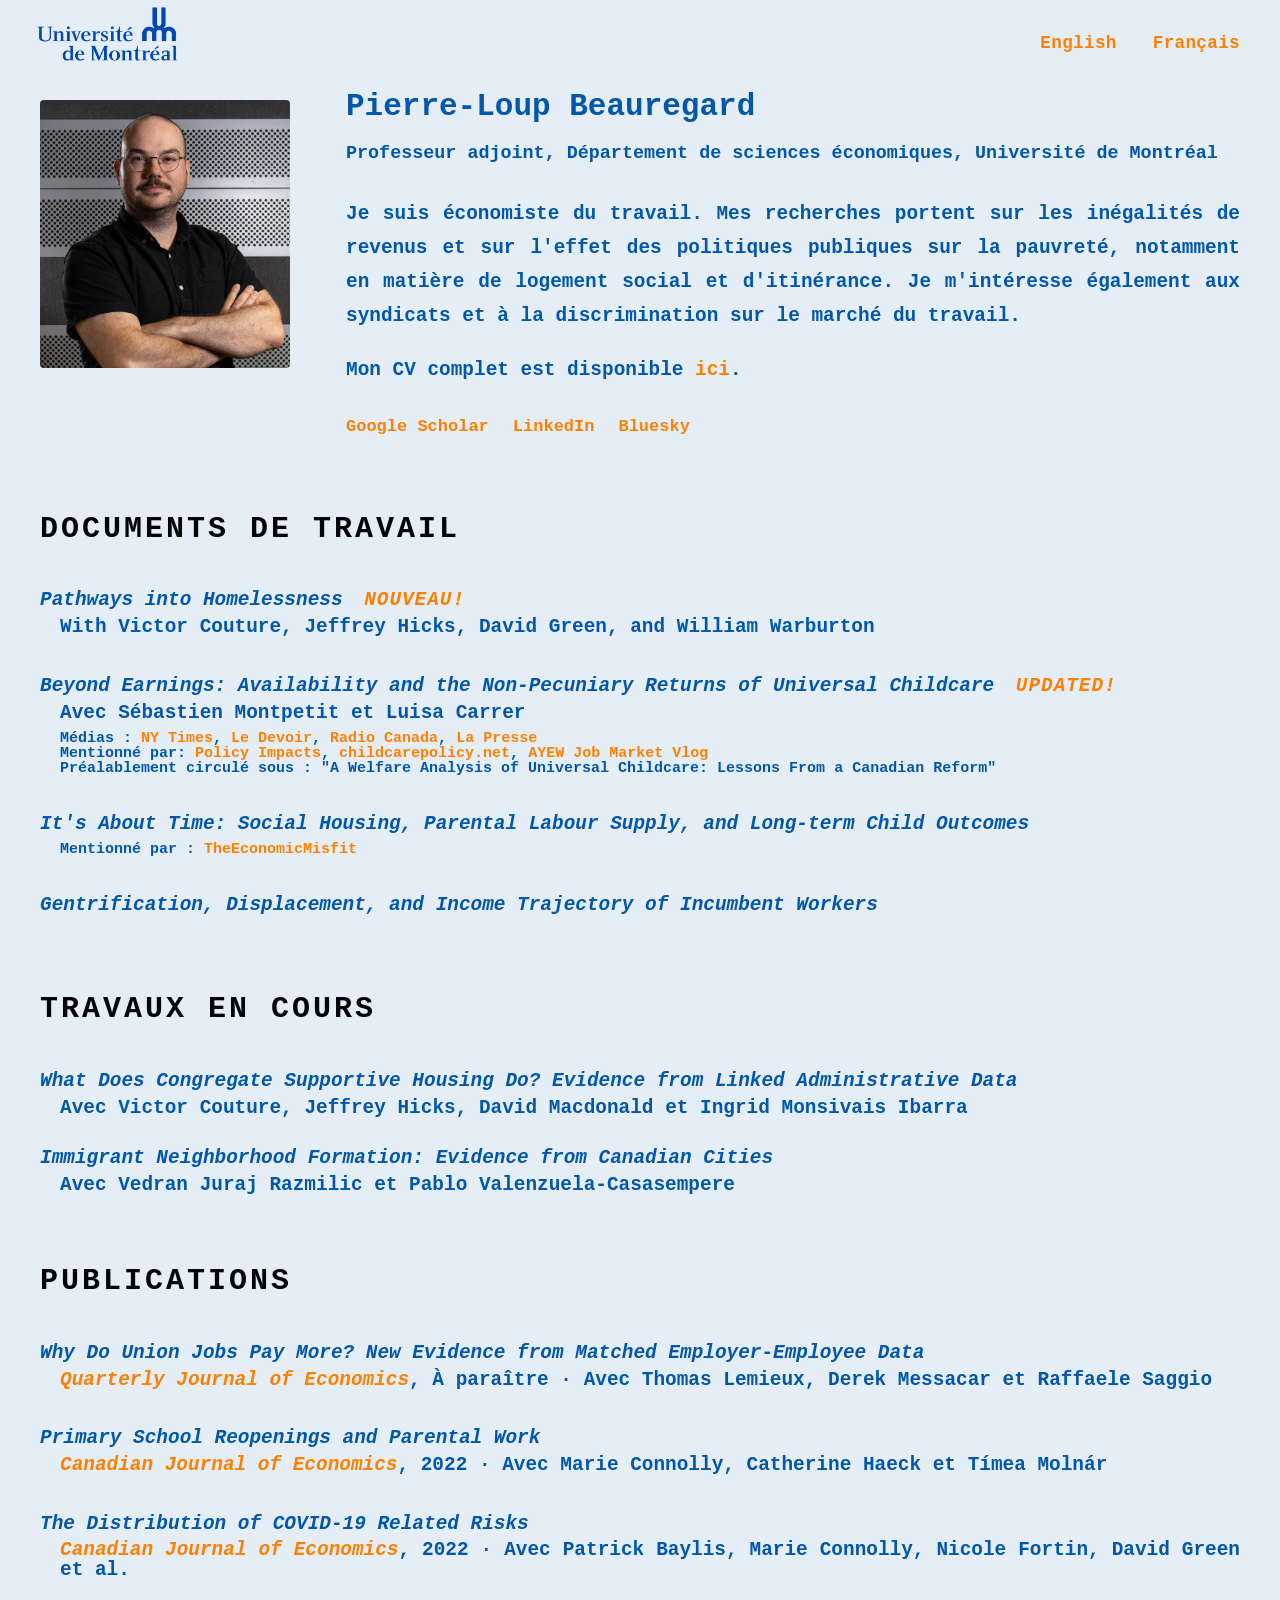
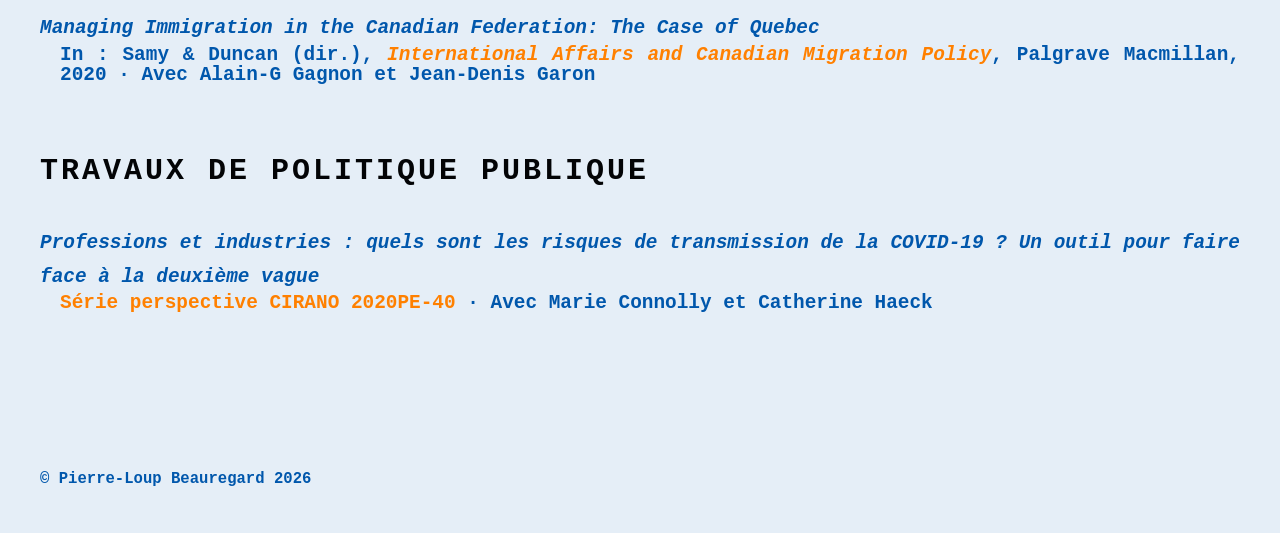
==== commit e0f6ced5: "update" ====
--- a/francais.html
+++ b/francais.html
@@ -88,7 +88,6 @@
         et <a href="https://luisa-carrer.github.io/">Luisa Carrer</a>
       </p>
       <p class="paper-coverage">
-        Prix du meilleur papier 2024 (2e place), Canadian Labour Economics Forum <br>
         Médias :
         <a href="https://www.nytimes.com/2025/09/22/business/universal-child-care-us-economy.html">NY Times</a>,
         <a href="https://www.ledevoir.com/economie/819527/garderies-rapportent-trois-fois-plus-meres-ce-elles-coutent-etat">Le Devoir</a>,
@@ -108,8 +107,6 @@
         </a>
       </p>
       <p class="paper-coverage">
-        Prix du meilleur papier 2024 (2e place), Canadian Labour Economics Forum <br>
-        Meilleur papier étudiant (Mention honorable), 2026 UEA Conférence Européenne <br>
         Mentionné par : <a href="https://theeconomicmisfit.com/2026/02/11/why-do-children-benefit-from-social-housing/">TheEconomicMisfit</a>
       </p>
     </div>
--- a/style.css
+++ b/style.css
@@ -124,8 +124,9 @@
 }
 
 .home-photo img {
-  width: 350px;
+  width: 250px;
   border-radius: 4px;
+  margin-top: 1rem;
   display: block;
 }
 
@@ -222,6 +223,7 @@
   color: var(--color-muted);
   line-height: 1;
   margin-bottom: 0.4rem;
+  margin-left: 1rem;
 }
 
 .paper-meta a {
@@ -240,6 +242,7 @@
   line-height: 1;
   color: var(--color-muted);
   margin-top: 0rem;
+  margin-left: 1rem;
 }
 
 .paper-coverage a {
